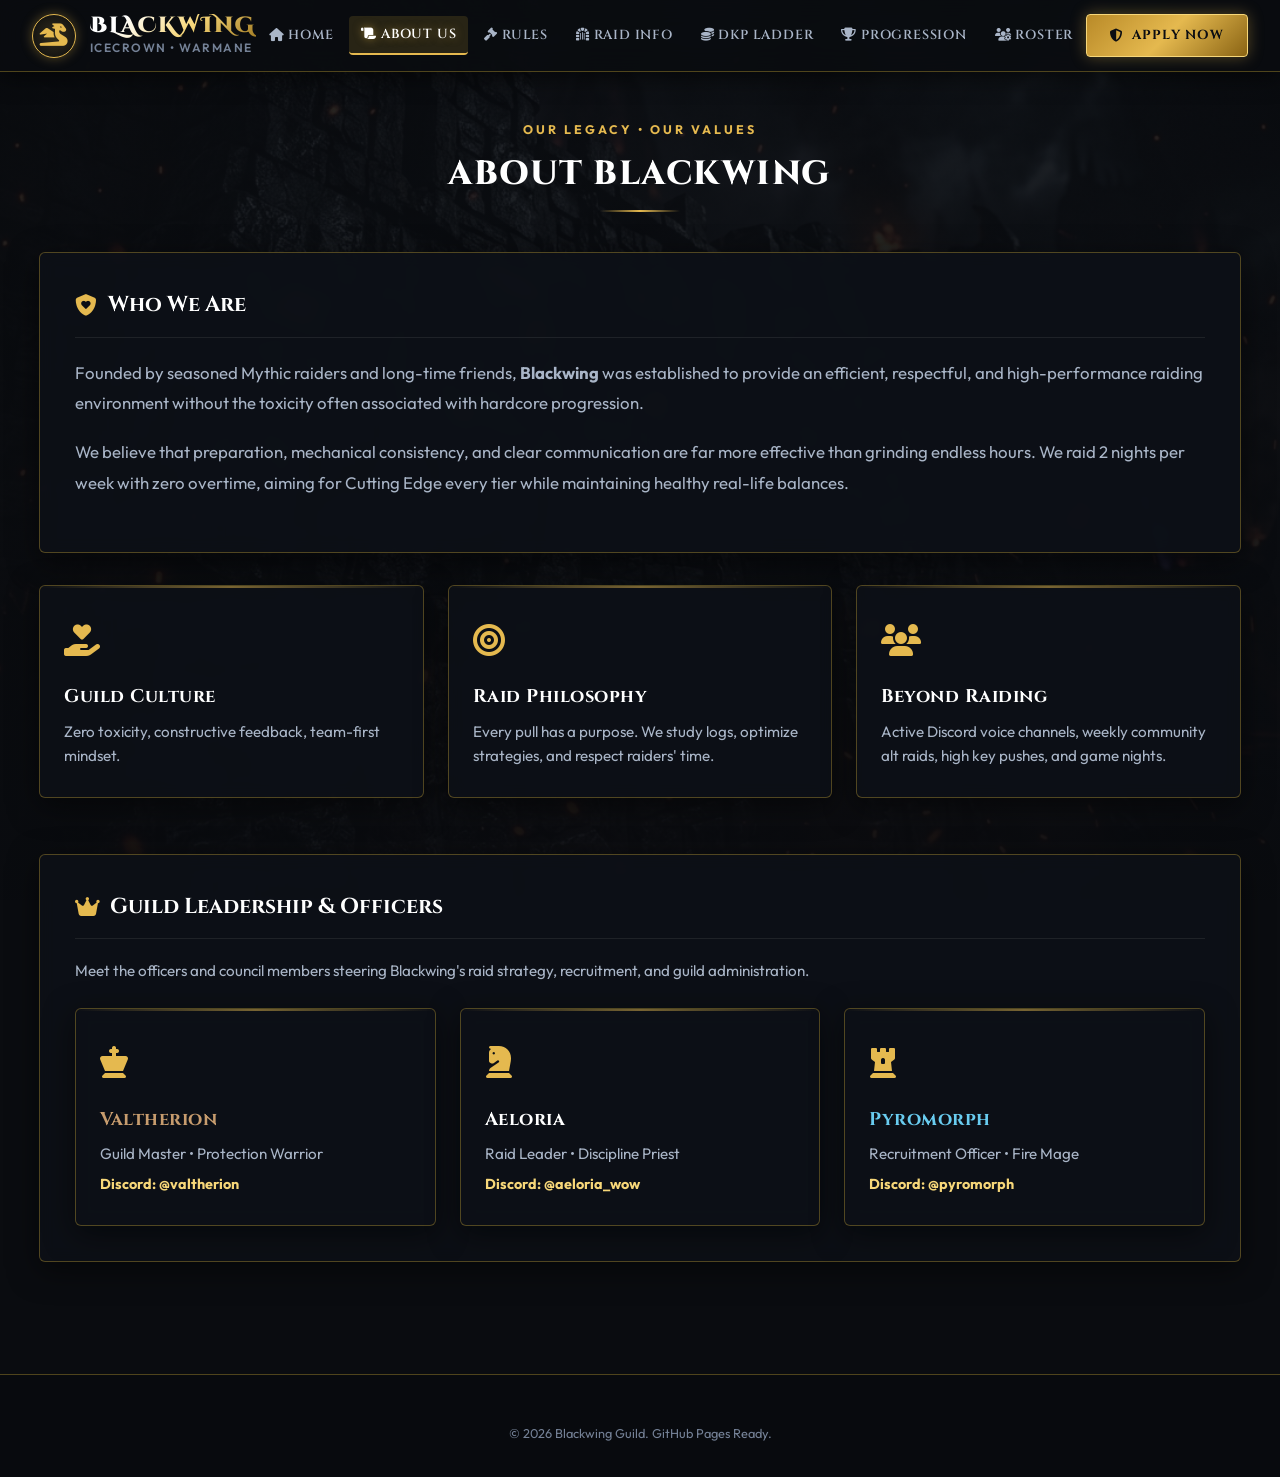
==== about.html @ 2e3fd155 "." ====
<!DOCTYPE html>
<html lang="en">
<head>
  <meta charset="UTF-8">
  <meta name="viewport" content="width=device-width, initial-scale=1.0">
  <title>About Us | Blackwing</title>
  <meta name="description" content="Learn about the history, vision, and core philosophy of Blackwing Guild.">
  <link rel="icon" type="image/svg+xml" href="data:image/svg+xml,<svg xmlns='http://www.w3.org/2000/svg' viewBox='0 0 100 100'><text y='.9em' font-size='90'>🐉</text></svg>">
  <link rel="stylesheet" href="https://cdnjs.cloudflare.com/ajax/libs/font-awesome/6.5.1/css/all.min.css">
  <link rel="stylesheet" href="css/style.css">
</head>
<body>

  <!-- Top Sticky Navigation Bar -->
  <header class="site-header" id="mainHeader">
    <div class="nav-container">
      <a href="index.html" class="guild-brand">
        <div class="guild-crest"><i class="fa-solid fa-dragon"></i></div>
        <div class="guild-info-title">
          <span class="guild-name">BLACKWING</span>
          <span class="guild-realm">Icecrown &bull; Warmane</span>
        </div>
      </a>

      <nav aria-label="Main Navigation">
        <ul class="nav-menu" id="navMenu">
          <li class="nav-item"><a href="index.html" class="nav-link"><i class="fa-solid fa-house"></i> Home</a></li>
          <li class="nav-item"><a href="about.html" class="nav-link active"><i class="fa-solid fa-scroll"></i> About Us</a></li>
          <li class="nav-item"><a href="rules.html" class="nav-link"><i class="fa-solid fa-gavel"></i> Rules</a></li>
          <li class="nav-item"><a href="raids.html" class="nav-link"><i class="fa-solid fa-dungeon"></i> Raid Info</a></li>
          <li class="nav-item"><a href="dkp.html" class="nav-link"><i class="fa-solid fa-coins"></i> DKP Ladder</a></li>
          <li class="nav-item"><a href="progression.html" class="nav-link"><i class="fa-solid fa-trophy"></i> Progression</a></li>
          <li class="nav-item"><a href="roster.html" class="nav-link"><i class="fa-solid fa-users-gear"></i> Roster</a></li>
        </ul>
      </nav>

      <div class="nav-actions">
        <a href="recruitment.html" class="btn-primary">
          <i class="fa-solid fa-shield-halved"></i> Apply Now
        </a>
        <button class="nav-toggle" id="navToggle" aria-label="Toggle navigation menu">
          <i class="fa-solid fa-bars"></i>
        </button>
      </div>
    </div>
  </header>

  <!-- Page Header Title Area -->
  <main class="main-wrapper">
    <div class="section-header">
      <span class="section-tag">Our Legacy &bull; Our Values</span>
      <h1 class="section-title">About Blackwing</h1>
    </div>

    <div class="content-panel" style="margin-bottom: 2rem;">
      <h2 class="panel-title"><i class="fa-solid fa-shield-heart"></i> Who We Are</h2>
      <p style="color: var(--text-secondary); margin-bottom: 1.2rem; font-size: 1.05rem; line-height: 1.8;">
        Founded by seasoned Mythic raiders and long-time friends, <strong>Blackwing</strong> was established to provide an efficient, respectful, and high-performance raiding environment without the toxicity often associated with hardcore progression.
      </p>
      <p style="color: var(--text-secondary); margin-bottom: 1.2rem; font-size: 1.05rem; line-height: 1.8;">
        We believe that preparation, mechanical consistency, and clear communication are far more effective than grinding endless hours. We raid 2 nights per week with zero overtime, aiming for Cutting Edge every tier while maintaining healthy real-life balances.
      </p>
    </div>

    <div class="stats-grid">
      <div class="info-card">
        <div class="info-card-icon"><i class="fa-solid fa-hand-holding-heart"></i></div>
        <h3 class="info-card-title">Guild Culture</h3>
        <p class="info-card-text">Zero toxicity, constructive feedback, team-first mindset.</p>
      </div>

      <div class="info-card">
        <div class="info-card-icon"><i class="fa-solid fa-bullseye"></i></div>
        <h3 class="info-card-title">Raid Philosophy</h3>
        <p class="info-card-text">Every pull has a purpose. We study logs, optimize strategies, and respect raiders' time.</p>
      </div>

      <div class="info-card">
        <div class="info-card-icon"><i class="fa-solid fa-users"></i></div>
        <h3 class="info-card-title">Beyond Raiding</h3>
        <p class="info-card-text">Active Discord voice channels, weekly community alt raids, high key pushes, and game nights.</p>
      </div>
    </div>

    <!-- Guild Leadership & Officers -->
    <div class="content-panel" style="margin-top: 2rem; margin-bottom: 2rem;">
      <h2 class="panel-title"><i class="fa-solid fa-crown"></i> Guild Leadership &amp; Officers</h2>
      <p style="color: var(--text-secondary); margin-bottom: 1.5rem; font-size: 0.95rem;">
        Meet the officers and council members steering Blackwing's raid strategy, recruitment, and guild administration.
      </p>
      <div class="stats-grid" style="margin-bottom: 0;">
        <div class="info-card">
          <div class="info-card-icon"><i class="fa-solid fa-chess-king"></i></div>
          <h3 class="info-card-title class-warrior">Valtherion</h3>
          <p class="info-card-text">Guild Master &bull; Protection Warrior</p>
          <span class="info-card-value" style="font-size: 0.9rem; color: var(--gold-light);">Discord: @valtherion</span>
        </div>

        <div class="info-card">
          <div class="info-card-icon"><i class="fa-solid fa-chess-knight"></i></div>
          <h3 class="info-card-title class-priest">Aeloria</h3>
          <p class="info-card-text">Raid Leader &bull; Discipline Priest</p>
          <span class="info-card-value" style="font-size: 0.9rem; color: var(--gold-light);">Discord: @aeloria_wow</span>
        </div>

        <div class="info-card">
          <div class="info-card-icon"><i class="fa-solid fa-chess-rook"></i></div>
          <h3 class="info-card-title class-mage">Pyromorph</h3>
          <p class="info-card-text">Recruitment Officer &bull; Fire Mage</p>
          <span class="info-card-value" style="font-size: 0.9rem; color: var(--gold-light);">Discord: @pyromorph</span>
        </div>
      </div>
    </div>
  </main>

  <!-- Footer -->
  <footer class="site-footer">
    <div class="footer-container">
      <p class="footer-copy">&copy; 2026 Blackwing Guild. GitHub Pages Ready.</p>
    </div>
  </footer>

  <script src="js/main.js"></script>
</body>
</html>
---- css/style.css ----
/* ==========================================================================
   World of Warcraft Guild Theme - Blackwing
   Optimized for GitHub Pages (Static Multi-page Site)
   ========================================================================== */

@import url('https://fonts.googleapis.com/css2?family=Cinzel:wght@600;700;800;900&family=Cinzel+Decorative:wght@700;900&family=Outfit:wght@300;400;500;600;700&display=swap');

:root {
  /* Colors */
  --bg-dark: #0a0c10;
  --bg-surface: rgba(16, 19, 26, 0.82);
  --bg-surface-hover: rgba(26, 31, 44, 0.92);
  --bg-card: rgba(13, 16, 23, 0.88);
  --border-gold: rgba(212, 175, 55, 0.35);
  --border-gold-glow: rgba(255, 200, 60, 0.6);
  --gold-primary: #e5b94f;
  --gold-light: #f7d779;
  --gold-dark: #a37d24;
  --ember-red: #d3381c;
  --ember-glow: rgba(220, 60, 20, 0.4);
  --text-primary: #f0f3f8;
  --text-secondary: #a9b5c7;
  --text-muted: #748196;

  /* WoW Class Colors */
  --class-warrior: #C79C6E;
  --class-paladin: #F58CBA;
  --class-hunter: #ABD473;
  --class-rogue: #FFF569;
  --class-priest: #FFFFFF;
  --class-deathknight: #C41F3B;
  --class-shaman: #0070DE;
  --class-mage: #69CCF0;
  --class-warlock: #9482C9;
  --class-monk: #00FF96;
  --class-druid: #FF7D0A;
  --class-demonhunter: #A330C9;
  /* WoW Item Quality Colors */
  --item-epic: #a335ee;
  --item-legendary: #ff8000;
  --item-rare: #0070dd;

  /* Typography */
  --font-heading: 'Cinzel', serif;
  --font-decorative: 'Cinzel Decorative', serif;
  --font-body: 'Outfit', -apple-system, BlinkMacSystemFont, 'Segoe UI', Roboto, sans-serif;

  /* Transitions */
  --transition-fast: 0.2s ease;
  --transition-normal: 0.3s cubic-bezier(0.16, 1, 0.3, 1);
}

/* Base Reset & Background */
* {
  margin: 0;
  padding: 0;
  box-sizing: border-box;
}

html {
  scroll-behavior: smooth;
}

body {
  font-family: var(--font-body);
  background-color: var(--bg-dark);
  background-image: 
    linear-gradient(rgba(10, 12, 16, 0.88), rgba(10, 12, 16, 0.94)),
    url('../assets/images/page-bg.jpg');
  background-attachment: fixed;
  background-position: center center;
  background-repeat: no-repeat;
  background-size: cover;
  color: var(--text-primary);
  line-height: 1.6;
  min-height: 100vh;
  display: flex;
  flex-direction: column;
  overflow-x: hidden;
}

a {
  color: inherit;
  text-decoration: none;
  transition: color var(--transition-fast);
}

/* ==========================================================================
   NAVIGATION BAR
   ========================================================================== */
.site-header {
  position: sticky;
  top: 0;
  z-index: 1000;
  width: 100%;
  background: rgba(10, 12, 16, 0.85);
  backdrop-filter: blur(14px);
  -webkit-backdrop-filter: blur(14px);
  border-bottom: 1px solid var(--border-gold);
  box-shadow: 0 4px 25px rgba(0, 0, 0, 0.6);
  transition: background var(--transition-normal);
}

.nav-container {
  max-width: 1300px;
  margin: 0 auto;
  padding: 0.85rem 2rem;
  display: flex;
  align-items: center;
  justify-content: space-between;
}

.guild-brand {
  display: flex;
  align-items: center;
  gap: 0.85rem;
  text-decoration: none;
}

.guild-crest {
  width: 44px;
  height: 44px;
  display: flex;
  align-items: center;
  justify-content: center;
  background: radial-gradient(circle, rgba(229, 185, 79, 0.2) 0%, rgba(10, 12, 16, 0.8) 100%);
  border: 1px solid var(--gold-primary);
  border-radius: 50%;
  box-shadow: 0 0 12px rgba(229, 185, 79, 0.35);
  color: var(--gold-primary);
  font-size: 1.4rem;
  transition: transform var(--transition-normal), box-shadow var(--transition-normal);
}

.guild-brand:hover .guild-crest {
  transform: scale(1.08) rotate(5deg);
  box-shadow: 0 0 20px var(--border-gold-glow);
}

.guild-info-title {
  display: flex;
  flex-direction: column;
}

.guild-name {
  font-family: var(--font-decorative);
  font-size: 1.35rem;
  font-weight: 900;
  letter-spacing: 2px;
  background: linear-gradient(135deg, #ffffff 20%, var(--gold-light) 60%, var(--gold-dark) 100%);
  -webkit-background-clip: text;
  -webkit-text-fill-color: transparent;
  line-height: 1.1;
  text-transform: uppercase;
}

.guild-realm {
  font-size: 0.75rem;
  color: var(--text-muted);
  letter-spacing: 1.5px;
  text-transform: uppercase;
  font-weight: 600;
}

.nav-menu {
  display: flex;
  align-items: center;
  gap: 0.25rem;
  list-style: none;
}

.nav-item {
  position: relative;
}

.nav-link {
  display: inline-block;
  padding: 0.5rem 0.75rem;
  font-family: var(--font-heading);
  font-size: 0.82rem;
  letter-spacing: 0.8px;
  font-weight: 600;
  text-transform: uppercase;
  color: var(--text-secondary);
  border-radius: 4px;
  position: relative;
  transition: all var(--transition-fast);
  white-space: nowrap;
}

.nav-link:hover {
  color: var(--gold-light);
  background: rgba(212, 175, 55, 0.08);
}

.nav-link.active {
  color: #ffffff;
  background: rgba(212, 175, 55, 0.15);
  border-bottom: 2px solid var(--gold-primary);
  text-shadow: 0 0 8px rgba(229, 185, 79, 0.5);
}

.nav-actions {
  display: flex;
  align-items: center;
  gap: 1rem;
}

.btn-primary {
  display: inline-flex;
  align-items: center;
  gap: 0.5rem;
  background: linear-gradient(135deg, #b98a28 0%, #e5b94f 50%, #8a6414 100%);
  color: #0b0d12;
  font-family: var(--font-heading);
  font-weight: 700;
  font-size: 0.82rem;
  letter-spacing: 1.2px;
  text-transform: uppercase;
  padding: 0.65rem 1.4rem;
  border-radius: 4px;
  border: 1px solid var(--gold-light);
  box-shadow: 0 0 15px rgba(229, 185, 79, 0.35);
  transition: all var(--transition-normal);
  cursor: pointer;
}

.btn-primary:hover {
  background: linear-gradient(135deg, #f7d779 0%, #ffd978 50%, #b98a28 100%);
  box-shadow: 0 0 25px rgba(255, 215, 0, 0.6);
  transform: translateY(-2px);
  color: #000000;
}

.btn-secondary {
  display: inline-flex;
  align-items: center;
  gap: 0.5rem;
  background: rgba(20, 24, 34, 0.7);
  color: var(--text-primary);
  font-family: var(--font-heading);
  font-weight: 600;
  font-size: 0.82rem;
  letter-spacing: 1.2px;
  text-transform: uppercase;
  padding: 0.65rem 1.4rem;
  border-radius: 4px;
  border: 1px solid var(--border-gold);
  backdrop-filter: blur(8px);
  transition: all var(--transition-normal);
  cursor: pointer;
}

.btn-secondary:hover {
  background: rgba(30, 38, 55, 0.9);
  border-color: var(--gold-primary);
  color: var(--gold-light);
  transform: translateY(-2px);
}

.nav-toggle {
  display: none;
  background: transparent;
  border: 1px solid var(--border-gold);
  color: var(--gold-primary);
  font-size: 1.3rem;
  padding: 0.4rem 0.7rem;
  border-radius: 4px;
  cursor: pointer;
}

/* ==========================================================================
   HERO BANNER (HEADER PHOTO + OVERLAY TEXT)
   ========================================================================== */
.hero-section {
  position: relative;
  width: 100%;
  min-height: 580px;
  display: flex;
  align-items: center;
  justify-content: center;
  text-align: center;
  overflow: hidden;
  border-bottom: 2px solid var(--border-gold);
}

.hero-background-wrapper {
  position: absolute;
  top: 0;
  left: 0;
  width: 100%;
  height: 100%;
  z-index: 1;
}

.hero-photo {
  width: 100%;
  height: 100%;
  object-fit: cover;
  object-position: center 35%;
  filter: brightness(0.85) contrast(1.1);
  transform: scale(1.02);
  transition: transform 8s ease-out;
}

.hero-section:hover .hero-photo {
  transform: scale(1.06);
}

/* Atmospheric Overlays for Depth and Contrast */
.hero-overlay {
  position: absolute;
  top: 0;
  left: 0;
  width: 100%;
  height: 100%;
  background: radial-gradient(circle at center, rgba(10, 12, 16, 0.45) 0%, rgba(10, 12, 16, 0.9) 100%),
              linear-gradient(to bottom, rgba(10, 12, 16, 0.8) 0%, transparent 25%, transparent 75%, rgba(10, 12, 16, 0.98) 100%);
  z-index: 2;
}

.hero-content {
  position: relative;
  z-index: 3;
  max-width: 900px;
  margin: 0 auto;
  padding: 3rem 1.5rem;
  animation: fadeIn 1.2s ease-out;
}

.hero-badge {
  display: inline-flex;
  align-items: center;
  gap: 0.6rem;
  background: rgba(16, 19, 26, 0.8);
  border: 1px solid var(--border-gold);
  padding: 0.35rem 1.1rem;
  border-radius: 50px;
  font-size: 0.78rem;
  font-weight: 600;
  letter-spacing: 2px;
  text-transform: uppercase;
  color: var(--gold-light);
  margin-bottom: 1.25rem;
  box-shadow: 0 0 15px rgba(0, 0, 0, 0.5);
  backdrop-filter: blur(6px);
}

.hero-badge i {
  color: var(--ember-red);
}

.hero-title {
  font-family: var(--font-decorative);
  font-size: clamp(2.4rem, 6vw, 4.2rem);
  font-weight: 900;
  letter-spacing: 3px;
  line-height: 1.1;
  text-transform: uppercase;
  margin-bottom: 1.2rem;
  text-shadow: 0 4px 20px rgba(0, 0, 0, 0.9), 0 0 35px rgba(229, 185, 79, 0.35);
  background: linear-gradient(180deg, #ffffff 0%, var(--gold-light) 65%, #c59b35 100%);
  -webkit-background-clip: text;
  -webkit-text-fill-color: transparent;
}

.hero-subtitle {
  font-size: clamp(1rem, 2vw, 1.25rem);
  color: var(--text-secondary);
  max-width: 680px;
  margin: 0 auto 2rem auto;
  line-height: 1.6;
  text-shadow: 0 2px 10px rgba(0, 0, 0, 0.8);
}

.hero-cta-group {
  display: flex;
  gap: 1.2rem;
  justify-content: center;
  flex-wrap: wrap;
}

/* ==========================================================================
   PAGE CONTAINER & SECTIONS
   ========================================================================== */
.main-wrapper {
  flex: 1;
  width: 100%;
  max-width: 1250px;
  margin: 0 auto;
  padding: 3rem 1.5rem 5rem 1.5rem;
}

.section-header {
  text-align: center;
  margin-bottom: 2.5rem;
}

.section-tag {
  font-size: 0.78rem;
  text-transform: uppercase;
  letter-spacing: 3px;
  color: var(--gold-primary);
  font-weight: 700;
  display: block;
  margin-bottom: 0.4rem;
}

.section-title {
  font-family: var(--font-heading);
  font-size: 2.1rem;
  font-weight: 800;
  letter-spacing: 1.5px;
  color: #ffffff;
  text-transform: uppercase;
  display: inline-block;
  position: relative;
  padding-bottom: 0.75rem;
}

.section-title::after {
  content: '';
  position: absolute;
  bottom: 0;
  left: 50%;
  transform: translateX(-50%);
  width: 80px;
  height: 2px;
  background: linear-gradient(90deg, transparent, var(--gold-primary), transparent);
}

/* Info Cards Grid */
.stats-grid {
  display: grid;
  grid-template-columns: repeat(auto-fit, minmax(260px, 1fr));
  gap: 1.5rem;
  margin-bottom: 3.5rem;
}

.info-card {
  background: var(--bg-card);
  border: 1px solid var(--border-gold);
  border-radius: 6px;
  padding: 1.8rem 1.5rem;
  box-shadow: 0 8px 30px rgba(0, 0, 0, 0.5);
  backdrop-filter: blur(8px);
  position: relative;
  overflow: hidden;
  transition: transform var(--transition-normal), border-color var(--transition-normal), box-shadow var(--transition-normal);
}

.info-card::before {
  content: '';
  position: absolute;
  top: 0;
  left: 0;
  width: 100%;
  height: 2px;
  background: linear-gradient(90deg, transparent, var(--gold-primary), transparent);
  opacity: 0.5;
  transition: opacity var(--transition-fast);
}

.info-card:hover {
  transform: translateY(-5px);
  border-color: var(--gold-primary);
  box-shadow: 0 12px 35px rgba(0, 0, 0, 0.7), 0 0 20px rgba(229, 185, 79, 0.15);
}

.info-card:hover::before {
  opacity: 1;
}

.info-card-icon {
  font-size: 2rem;
  color: var(--gold-primary);
  margin-bottom: 1rem;
}

.info-card-title {
  font-family: var(--font-heading);
  font-size: 1.15rem;
  font-weight: 700;
  color: #ffffff;
  margin-bottom: 0.5rem;
  letter-spacing: 0.5px;
}

.info-card-text {
  color: var(--text-secondary);
  font-size: 0.95rem;
}

.info-card-value {
  font-size: 1.4rem;
  font-weight: 700;
  color: var(--gold-light);
  margin-top: 0.4rem;
  display: block;
}

/* Two Column Content Layout */
.content-columns {
  display: grid;
  grid-template-columns: 2fr 1fr;
  gap: 2rem;
  align-items: start;
}

@media (max-width: 900px) {
  .content-columns {
    grid-template-columns: 1fr;
  }
}

.content-panel {
  background: var(--bg-card);
  border: 1px solid var(--border-gold);
  border-radius: 6px;
  padding: 2.2rem;
  box-shadow: 0 8px 30px rgba(0, 0, 0, 0.5);
  backdrop-filter: blur(8px);
}

.panel-title {
  font-family: var(--font-heading);
  font-size: 1.35rem;
  font-weight: 700;
  color: #ffffff;
  margin-bottom: 1.25rem;
  display: flex;
  align-items: center;
  gap: 0.65rem;
  border-bottom: 1px solid rgba(255, 255, 255, 0.08);
  padding-bottom: 0.85rem;
}

.panel-title i {
  color: var(--gold-primary);
}

/* Class Recruitment Badges */
.recruitment-list {
  display: flex;
  flex-direction: column;
  gap: 0.85rem;
}

.role-category {
  margin-bottom: 0.5rem;
}

.role-header {
  font-size: 0.82rem;
  font-weight: 700;
  text-transform: uppercase;
  letter-spacing: 1.5px;
  color: var(--gold-light);
  margin-bottom: 0.5rem;
  display: flex;
  justify-content: space-between;
}

.classes-tags {
  display: flex;
  flex-wrap: wrap;
  gap: 0.45rem;
}

.class-tag {
  font-size: 0.78rem;
  font-weight: 600;
  padding: 0.25rem 0.65rem;
  border-radius: 3px;
  background: rgba(0, 0, 0, 0.45);
  border: 1px solid rgba(255, 255, 255, 0.1);
  display: inline-flex;
  align-items: center;
  gap: 0.35rem;
}

.class-warrior { color: var(--class-warrior); border-color: rgba(199, 156, 110, 0.35); }
.class-paladin { color: var(--class-paladin); border-color: rgba(245, 140, 186, 0.35); }
.class-hunter { color: var(--class-hunter); border-color: rgba(171, 212, 115, 0.35); }
.class-rogue { color: var(--class-rogue); border-color: rgba(255, 245, 105, 0.35); }
.class-priest { color: var(--class-priest); border-color: rgba(255, 255, 255, 0.35); }
.class-deathknight { color: var(--class-deathknight); border-color: rgba(196, 31, 59, 0.35); }
.class-shaman { color: var(--class-shaman); border-color: rgba(0, 112, 222, 0.35); }
.class-mage { color: var(--class-mage); border-color: rgba(105, 204, 240, 0.35); }
.class-warlock { color: var(--class-warlock); border-color: rgba(148, 130, 201, 0.35); }
.class-monk { color: var(--class-monk); border-color: rgba(0, 255, 150, 0.35); }
.class-druid { color: var(--class-druid); border-color: rgba(255, 125, 10, 0.35); }
.class-demonhunter { color: var(--class-demonhunter); border-color: rgba(163, 48, 201, 0.35); }
.class-evoker { color: var(--class-evoker); border-color: rgba(51, 147, 127, 0.35); }

/* News / Progression Preview */
.news-item {
  margin-bottom: 1.5rem;
  padding-bottom: 1.5rem;
  border-bottom: 1px solid rgba(255, 255, 255, 0.06);
}

.news-item:last-child {
  margin-bottom: 0;
  padding-bottom: 0;
  border-bottom: none;
}

.news-meta {
  font-size: 0.78rem;
  color: var(--text-muted);
  margin-bottom: 0.35rem;
  display: flex;
  gap: 1rem;
}

.news-title {
  font-family: var(--font-heading);
  font-size: 1.15rem;
  color: var(--gold-light);
  margin-bottom: 0.4rem;
}

.news-desc {
  font-size: 0.92rem;
  color: var(--text-secondary);
}

/* ==========================================================================
   FOOTER
   ========================================================================== */
.site-footer {
  margin-top: auto;
  background: rgba(8, 10, 14, 0.95);
  border-top: 1px solid var(--border-gold);
  padding: 3rem 1.5rem 2rem 1.5rem;
  text-align: center;
}

.footer-container {
  max-width: 1100px;
  margin: 0 auto;
}

.footer-links {
  display: flex;
  justify-content: center;
  gap: 2rem;
  flex-wrap: wrap;
  margin-bottom: 1.5rem;
}

.footer-link {
  color: var(--text-secondary);
  font-size: 0.9rem;
  display: inline-flex;
  align-items: center;
  gap: 0.5rem;
  transition: color var(--transition-fast);
}

.footer-link:hover {
  color: var(--gold-light);
}

.footer-copy {
  font-size: 0.8rem;
  color: var(--text-muted);
  line-height: 1.7;
}

.footer-disclaimer {
  font-size: 0.72rem;
  color: #4a5468;
  margin-top: 0.75rem;
}

/* ==========================================================================
   ANIMATIONS & RESPONSIVE DESIGN
   ========================================================================== */
@keyframes fadeIn {
  from {
    opacity: 0;
    transform: translateY(15px);
  }
  to {
    opacity: 1;
    transform: translateY(0);
  }
}

/* ==========================================================================
   ACCORDIONS & COLLAPSIBLES (LOOT PRIORITY & RULES)
   ========================================================================== */
.accordion-wrapper {
  display: flex;
  flex-direction: column;
  gap: 0.85rem;
}

.accordion-item {
  background: rgba(13, 16, 23, 0.7);
  border: 1px solid var(--border-gold);
  border-radius: 6px;
  overflow: hidden;
  transition: border-color var(--transition-fast), box-shadow var(--transition-fast);
}

.accordion-item:hover {
  border-color: var(--border-gold-glow);
}

.accordion-trigger {
  width: 100%;
  background: transparent;
  border: none;
  padding: 1.1rem 1.4rem;
  display: flex;
  justify-content: space-between;
  align-items: center;
  color: var(--gold-light);
  font-family: var(--font-heading);
  font-size: 1.05rem;
  font-weight: 700;
  cursor: pointer;
  text-align: left;
  transition: background var(--transition-fast), color var(--transition-fast);
}

.accordion-trigger:hover {
  background: rgba(229, 185, 79, 0.08);
  color: #ffffff;
}

.accordion-trigger i.chevron {
  transition: transform var(--transition-fast);
  color: var(--gold-primary);
  font-size: 0.95rem;
}

.accordion-item.active .accordion-trigger i.chevron {
  transform: rotate(180deg);
}

.accordion-content {
  display: none;
  padding: 1.25rem 1.4rem;
  border-top: 1px solid rgba(212, 175, 55, 0.2);
  background: rgba(0, 0, 0, 0.35);
}

.accordion-item.active .accordion-content {
  display: block;
  animation: fadeIn 0.25s ease-out;
}

/* Loot Priority Specific Table */
.loot-prio-table {
  width: 100%;
  border-collapse: collapse;
  margin-top: 0.5rem;
  font-size: 0.92rem;
}

.loot-prio-table th {
  background: rgba(229, 185, 79, 0.1);
  color: var(--gold-light);
  text-align: left;
  padding: 0.75rem 1rem;
  font-family: var(--font-heading);
  font-size: 0.82rem;
  letter-spacing: 1px;
  text-transform: uppercase;
  border-bottom: 1px solid var(--border-gold);
}

.loot-prio-table td {
  padding: 0.85rem 1rem;
  border-bottom: 1px solid rgba(255, 255, 255, 0.05);
  color: var(--text-secondary);
}

.loot-prio-table tr:hover td {
  background: rgba(255, 255, 255, 0.02);
}

.item-epic {
  color: var(--item-epic);
  font-weight: 700;
}

.item-legendary {
  color: var(--item-legendary);
  font-weight: 700;
}

/* ==========================================================================
   DKP LADDER & TABLES
   ========================================================================== */
.dkp-controls {
  display: flex;
  justify-content: space-between;
  align-items: center;
  flex-wrap: wrap;
  gap: 1rem;
  margin-bottom: 1.5rem;
}

.dkp-search-wrapper {
  position: relative;
  min-width: 280px;
  flex: 1;
  max-width: 400px;
}

.dkp-search-icon {
  position: absolute;
  left: 1rem;
  top: 50%;
  transform: translateY(-50%);
  color: var(--text-muted);
}

.dkp-search-input {
  width: 100%;
  padding: 0.7rem 1rem 0.7rem 2.5rem;
  background: rgba(0, 0, 0, 0.5);
  border: 1px solid var(--border-gold);
  border-radius: 4px;
  color: var(--text-primary);
  font-family: var(--font-body);
  font-size: 0.9rem;
}

.dkp-search-input:focus {
  outline: none;
  border-color: var(--gold-light);
  box-shadow: 0 0 10px rgba(229, 185, 79, 0.3);
}

.dkp-filters {
  display: flex;
  gap: 0.5rem;
  flex-wrap: wrap;
}

.filter-btn {
  background: rgba(20, 24, 34, 0.7);
  border: 1px solid var(--border-gold);
  color: var(--text-secondary);
  padding: 0.5rem 0.9rem;
  border-radius: 4px;
  font-size: 0.82rem;
  font-family: var(--font-heading);
  cursor: pointer;
  transition: all var(--transition-fast);
}

.filter-btn:hover,
.filter-btn.active {
  background: rgba(229, 185, 79, 0.2);
  color: #ffffff;
  border-color: var(--gold-light);
}

.dkp-table-container {
  overflow-x: auto;
  border: 1px solid var(--border-gold);
  border-radius: 6px;
  background: rgba(13, 16, 23, 0.8);
}

.dkp-table {
  width: 100%;
  border-collapse: collapse;
  font-size: 0.92rem;
  min-width: 650px;
}

.dkp-table th {
  background: rgba(20, 24, 34, 0.95);
  color: var(--gold-light);
  padding: 0.9rem 1.2rem;
  text-align: left;
  font-family: var(--font-heading);
  font-size: 0.82rem;
  letter-spacing: 1px;
  text-transform: uppercase;
  border-bottom: 2px solid var(--gold-primary);
  cursor: pointer;
  user-select: none;
  white-space: nowrap;
}

.dkp-table th:hover {
  color: #ffffff;
  background: rgba(30, 36, 52, 0.95);
}

.dkp-table td {
  padding: 0.85rem 1.2rem;
  border-bottom: 1px solid rgba(255, 255, 255, 0.05);
  color: var(--text-primary);
  white-space: nowrap;
}

.dkp-table tr:hover td {
  background: rgba(229, 185, 79, 0.04);
}

.dkp-rank-badge {
  display: inline-block;
  padding: 0.2rem 0.55rem;
  border-radius: 3px;
  font-size: 0.75rem;
  font-weight: 700;
  text-transform: uppercase;
  letter-spacing: 0.5px;
}

.badge-gm {
  background: rgba(220, 30, 30, 0.2);
  color: #ff4444;
  border: 1px solid rgba(220, 30, 30, 0.45);
}

.badge-officer {
  background: rgba(176, 20, 50, 0.2);
  color: #e8305a;
  border: 1px solid rgba(176, 20, 50, 0.45);
}

.badge-core {
  background: rgba(0, 230, 118, 0.15);
  color: #00e676;
  border: 1px solid rgba(0, 230, 118, 0.35);
}

.badge-raider {
  background: rgba(33, 150, 243, 0.15);
  color: #64b5f6;
  border: 1px solid rgba(33, 150, 243, 0.35);
}

.badge-trial {
  background: rgba(255, 235, 59, 0.15);
  color: #fff176;
  border: 1px solid rgba(255, 235, 59, 0.35);
}

.badge-veteran {
  background: rgba(220, 190, 0, 0.18);
  color: #f5d020;
  border: 1px solid rgba(220, 190, 0, 0.42);
}

.badge-member {
  background: rgba(130, 50, 200, 0.2);
  color: #bf7fff;
  border: 1px solid rgba(130, 50, 200, 0.42);
}

.badge-initiate {
  background: rgba(30, 180, 80, 0.18);
  color: #4cdd7e;
  border: 1px solid rgba(30, 180, 80, 0.4);
}

.badge-alt {
  background: rgba(158, 158, 158, 0.2);
  color: #cfd8dc;
  border: 1px solid rgba(158, 158, 158, 0.35);
}

.badge-external {
  background: rgba(140, 140, 140, 0.18);
  color: #b0b8c0;
  border: 1px solid rgba(140, 140, 140, 0.38);
}

.badge-pug {
  background: rgba(158, 158, 158, 0.15);
  color: #e0e0e0;
  border: 1px solid rgba(189, 189, 189, 0.35);
}

@media (max-width: 1180px) {
  .nav-menu {
    position: fixed;
    top: 70px;
    left: 0;
    width: 100%;
    background: rgba(10, 12, 16, 0.97);
    border-bottom: 1px solid var(--border-gold);
    flex-direction: column;
    padding: 1.5rem 0;
    gap: 0.5rem;
    box-shadow: 0 15px 30px rgba(0, 0, 0, 0.8);
    transform: translateY(-150%);
    transition: transform var(--transition-normal);
  }

  .nav-menu.open {
    transform: translateY(0);
  }

  .nav-link {
    width: 80%;
    text-align: center;
    padding: 0.8rem 0;
  }

  .nav-toggle {
    display: block;
  }

  .nav-actions .btn-primary {
    display: inline-flex;
    padding: 0.5rem 0.9rem;
    font-size: 0.76rem;
  }

  .hero-section {
    min-height: 480px;
  }
}
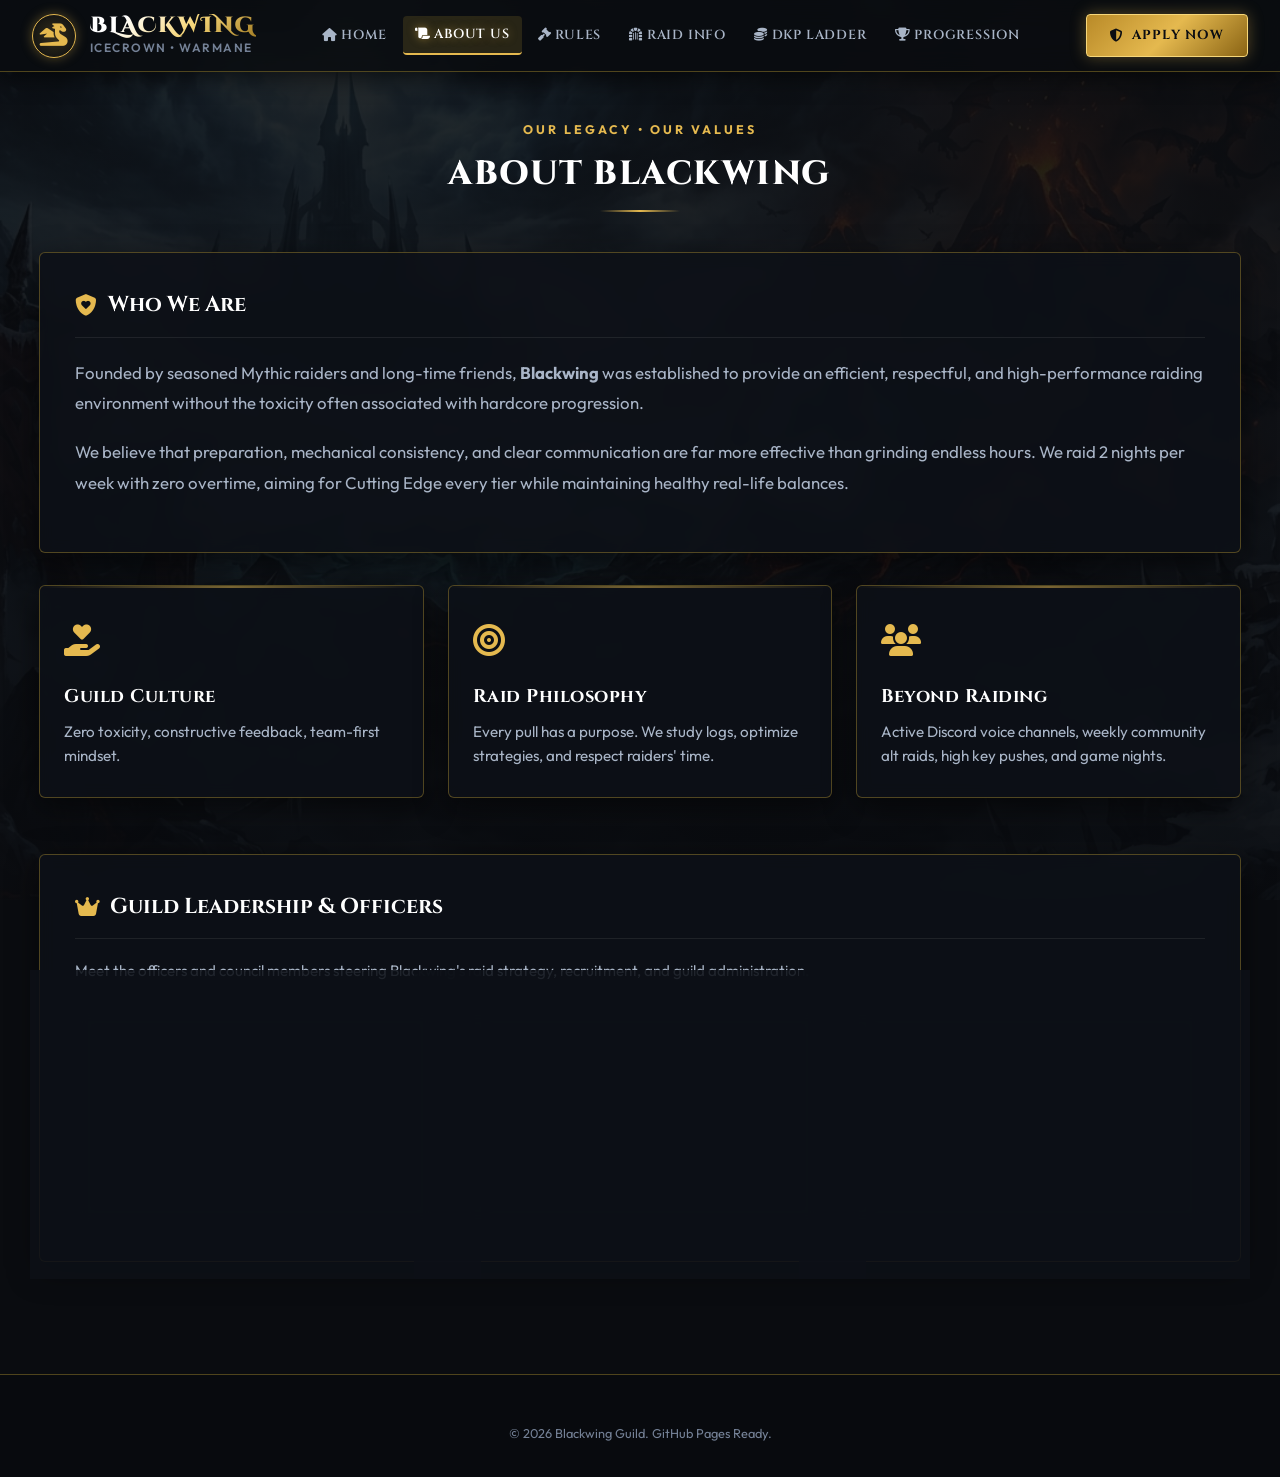
==== commit 9e617985: "." ====
--- a/about.html
+++ b/about.html
@@ -5,7 +5,7 @@
   <meta name="viewport" content="width=device-width, initial-scale=1.0">
   <title>About Us | Blackwing</title>
   <meta name="description" content="Learn about the history, vision, and core philosophy of Blackwing Guild.">
-  <link rel="icon" type="image/svg+xml" href="data:image/svg+xml,<svg xmlns='http://www.w3.org/2000/svg' viewBox='0 0 100 100'><text y='.9em' font-size='90'>🐉</text></svg>">
+  <link rel="icon" type="image/svg+xml" href="favicon.svg">
   <link rel="stylesheet" href="https://cdnjs.cloudflare.com/ajax/libs/font-awesome/6.5.1/css/all.min.css">
   <link rel="stylesheet" href="css/style.css">
 </head>
@@ -30,7 +30,6 @@
           <li class="nav-item"><a href="raids.html" class="nav-link"><i class="fa-solid fa-dungeon"></i> Raid Info</a></li>
           <li class="nav-item"><a href="dkp.html" class="nav-link"><i class="fa-solid fa-coins"></i> DKP Ladder</a></li>
           <li class="nav-item"><a href="progression.html" class="nav-link"><i class="fa-solid fa-trophy"></i> Progression</a></li>
-          <li class="nav-item"><a href="roster.html" class="nav-link"><i class="fa-solid fa-users-gear"></i> Roster</a></li>
         </ul>
       </nav>
 
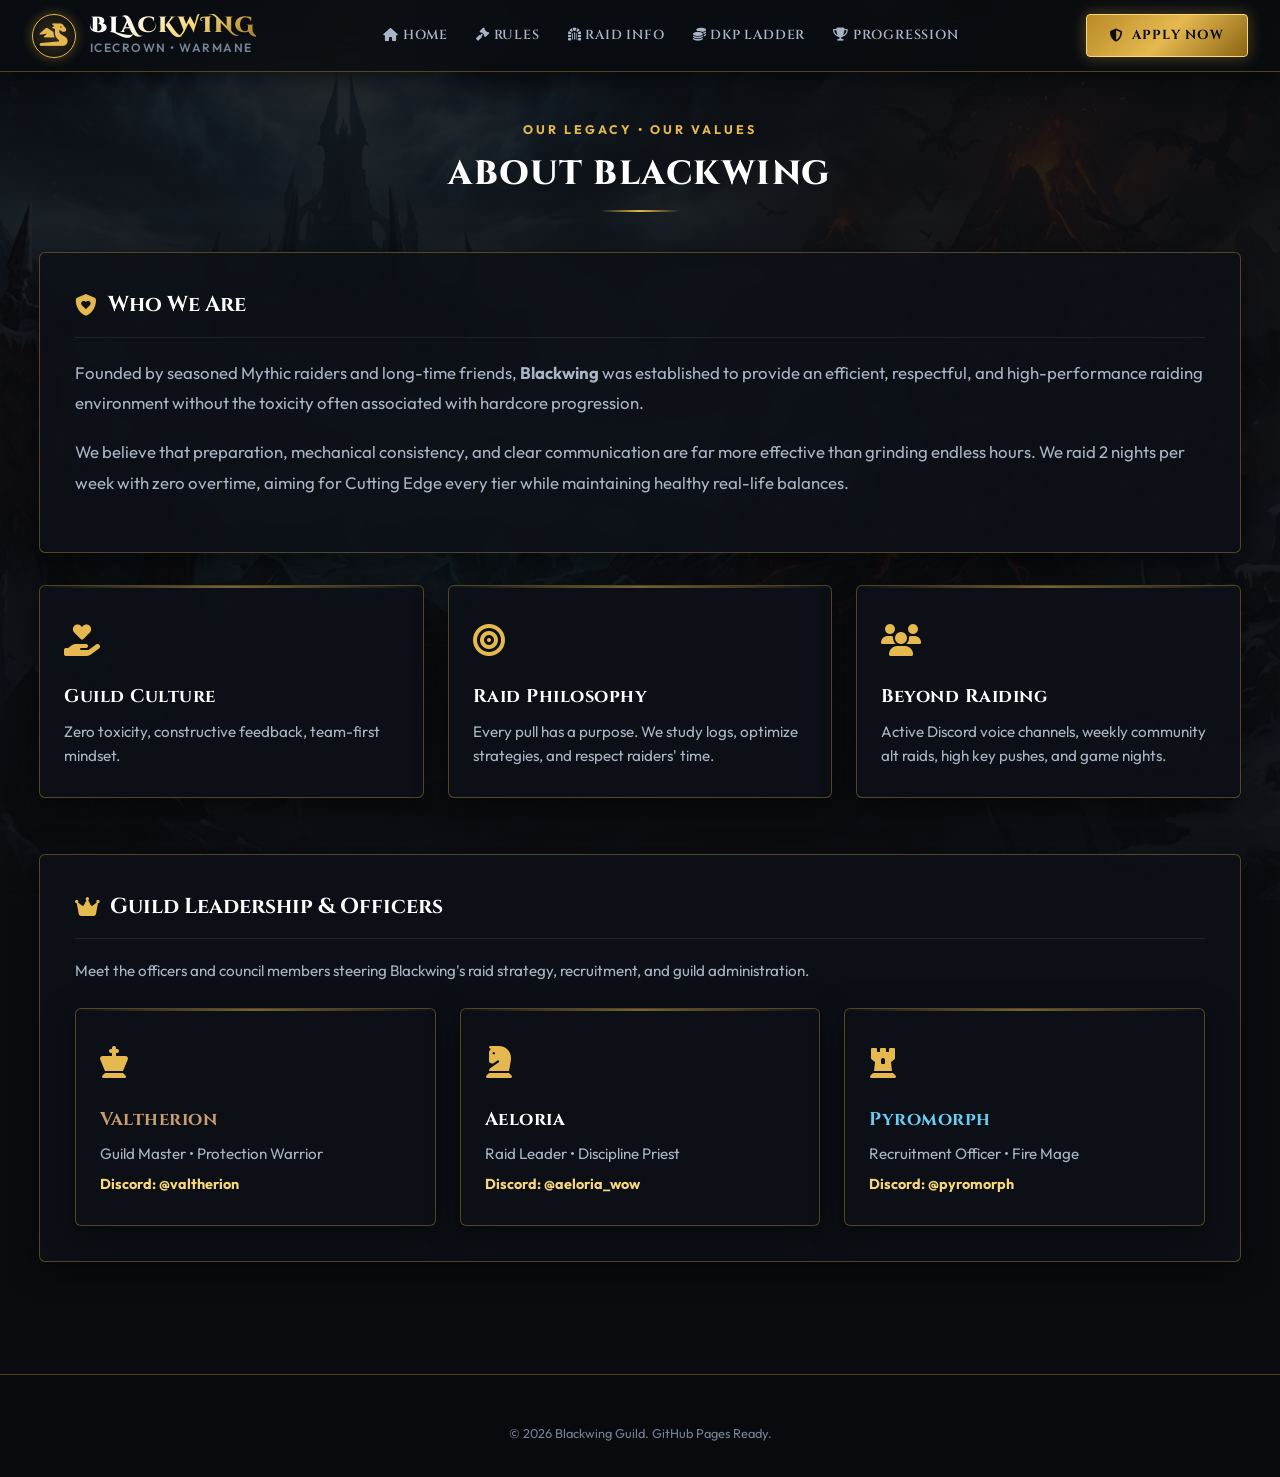
==== commit 520e9400: "." ====
--- a/about.html
+++ b/about.html
@@ -25,7 +25,6 @@
       <nav aria-label="Main Navigation">
         <ul class="nav-menu" id="navMenu">
           <li class="nav-item"><a href="index.html" class="nav-link"><i class="fa-solid fa-house"></i> Home</a></li>
-          <li class="nav-item"><a href="about.html" class="nav-link active"><i class="fa-solid fa-scroll"></i> About Us</a></li>
           <li class="nav-item"><a href="rules.html" class="nav-link"><i class="fa-solid fa-gavel"></i> Rules</a></li>
           <li class="nav-item"><a href="raids.html" class="nav-link"><i class="fa-solid fa-dungeon"></i> Raid Info</a></li>
           <li class="nav-item"><a href="dkp.html" class="nav-link"><i class="fa-solid fa-coins"></i> DKP Ladder</a></li>
